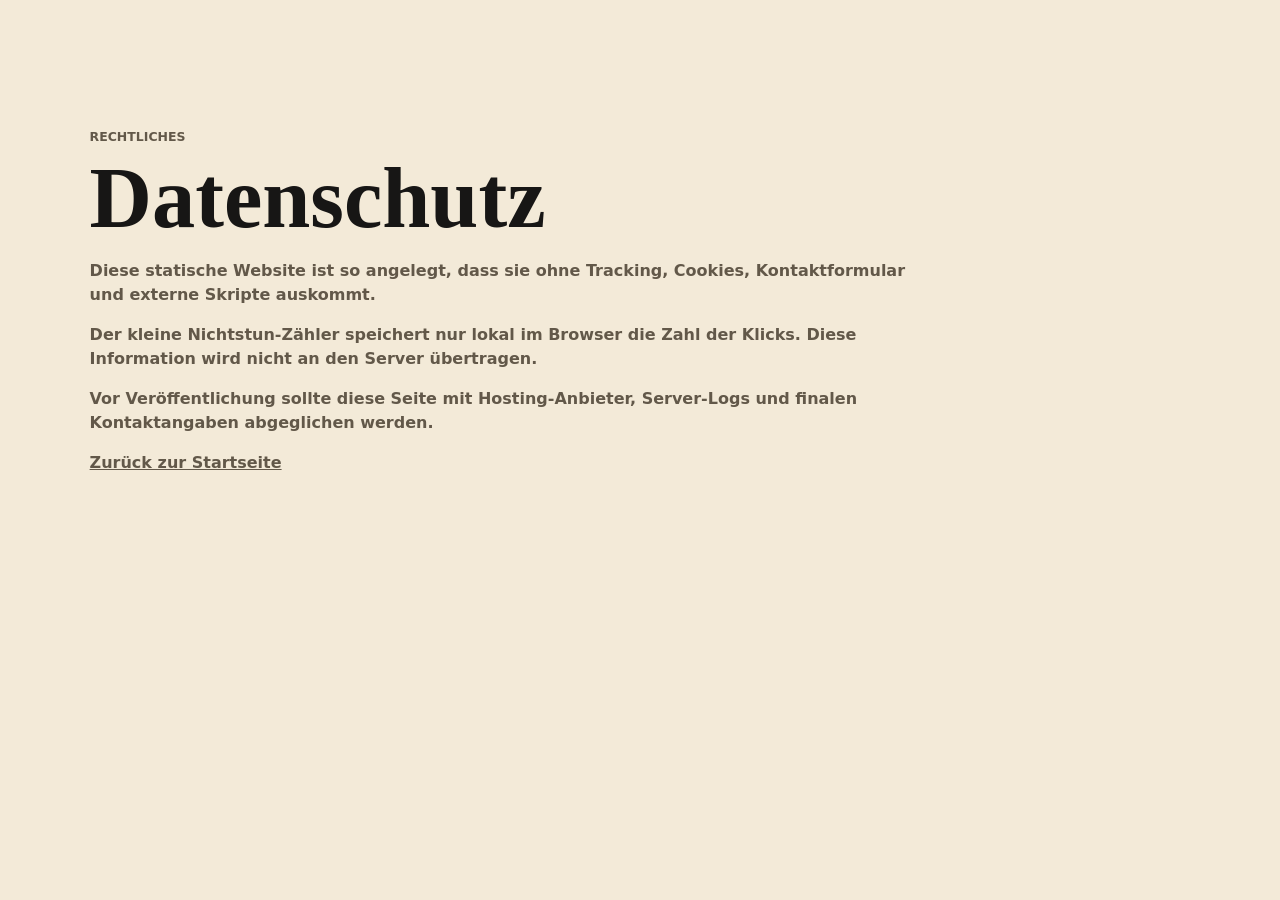
==== Website/datenschutz.html @ 22edd1e3 "Add Das Null Prinzip website" ====
<!doctype html>
<html lang="de">
<head>
  <meta charset="utf-8">
  <meta name="viewport" content="width=device-width, initial-scale=1">
  <title>Datenschutz | Das Null-Prinzip</title>
  <link rel="stylesheet" href="styles.css">
</head>
<body>
  <main class="legal-page">
    <article>
      <p class="section-kicker">Rechtliches</p>
      <h1>Datenschutz</h1>
      <p>Diese statische Website ist so angelegt, dass sie ohne Tracking, Cookies, Kontaktformular und externe Skripte auskommt.</p>
      <p>Der kleine Nichtstun-Zähler speichert nur lokal im Browser die Zahl der Klicks. Diese Information wird nicht an den Server übertragen.</p>
      <p>Vor Veröffentlichung sollte diese Seite mit Hosting-Anbieter, Server-Logs und finalen Kontaktangaben abgeglichen werden.</p>
      <p><a href="index.html">Zurück zur Startseite</a></p>
    </article>
  </main>
</body>
</html>
---- Website/styles.css ----
:root {
  --paper: #f3ead8;
  --paper-deep: #e2d1b4;
  --ink: #171615;
  --muted: #625849;
  --red: #9f2632;
  --red-dark: #681923;
  --navy: #172433;
  --gold: #caa14a;
  --green: #536f5a;
  --rule: rgba(23, 22, 21, 0.18);
  --shadow: 0 26px 70px rgba(23, 22, 21, 0.18);
}

* {
  box-sizing: border-box;
}

html {
  scroll-behavior: smooth;
}

body {
  margin: 0;
  background: var(--paper);
  color: var(--ink);
  font-family: Inter, ui-sans-serif, system-ui, -apple-system, BlinkMacSystemFont, "Segoe UI", sans-serif;
  line-height: 1.5;
}

body::selection {
  background: var(--red);
  color: #fff8ea;
}

a {
  color: inherit;
}

button,
textarea {
  font: inherit;
}

.site-header {
  position: sticky;
  top: 0;
  z-index: 20;
  display: flex;
  align-items: center;
  justify-content: space-between;
  gap: 20px;
  min-height: 68px;
  padding: 14px clamp(18px, 4vw, 48px);
  background: rgba(243, 234, 216, 0.9);
  border-bottom: 1px solid var(--rule);
  backdrop-filter: blur(18px);
}

.brand {
  display: inline-flex;
  align-items: center;
  gap: 10px;
  text-decoration: none;
  font-weight: 900;
}

.brand-mark {
  display: inline-grid;
  place-items: center;
  width: 36px;
  height: 36px;
  color: #fff8ea;
  background: var(--red);
  border-radius: 6px;
  font-family: Georgia, "Times New Roman", serif;
}

.site-header nav,
.site-footer nav {
  display: flex;
  flex-wrap: wrap;
  align-items: center;
  gap: 16px;
  font-size: 0.92rem;
  font-weight: 800;
}

.site-header nav a,
.site-footer nav a {
  color: var(--muted);
  text-decoration: none;
}

.site-header nav a:hover,
.site-footer nav a:hover {
  color: var(--red);
}

.hero {
  position: relative;
  min-height: calc(78svh - 68px);
  overflow: hidden;
  display: grid;
  align-items: end;
  padding: clamp(76px, 11vh, 128px) clamp(18px, 7vw, 92px) clamp(36px, 6vh, 68px);
  background:
    radial-gradient(circle at 15% 25%, rgba(202, 161, 74, 0.28), transparent 30%),
    linear-gradient(112deg, rgba(23, 22, 21, 0.88) 0%, rgba(23, 22, 21, 0.73) 42%, rgba(23, 22, 21, 0.25) 100%),
    var(--navy);
}

.hero-cover {
  position: absolute;
  right: clamp(16px, 4vw, 70px);
  top: clamp(32px, 8vh, 86px);
  height: min(70vh, 640px);
  width: auto;
  transform: rotate(-3deg);
  filter: drop-shadow(0 34px 56px rgba(0, 0, 0, 0.38));
}

.hero-shade {
  position: absolute;
  inset: 0;
  background: linear-gradient(0deg, rgba(23, 22, 21, 0.54), transparent 45%);
}

.hero-copy {
  position: relative;
  z-index: 2;
  max-width: 760px;
  color: #fff8ea;
}

.eyebrow,
.section-kicker,
.mini-label {
  margin: 0 0 10px;
  color: var(--gold);
  font-size: 0.78rem;
  font-weight: 950;
  letter-spacing: 0;
  text-transform: uppercase;
}

.hero h1,
.section h2 {
  margin: 0;
  font-family: Georgia, "Times New Roman", serif;
  line-height: 0.96;
}

.hero h1 {
  max-width: 710px;
  font-size: 8.7rem;
  font-weight: 900;
}

.claim {
  margin: 18px 0 0;
  color: #f6d879;
  font-size: 2rem;
  font-weight: 950;
}

.intro {
  max-width: 620px;
  margin: 16px 0 0;
  color: rgba(255, 248, 234, 0.88);
  font-size: 1.12rem;
  font-weight: 650;
}

.hero-actions {
  display: flex;
  flex-wrap: wrap;
  gap: 12px;
  margin-top: 28px;
}

.button,
.ticker button,
.mode-button {
  min-height: 44px;
  border: 1px solid transparent;
  border-radius: 7px;
  cursor: pointer;
  font-weight: 950;
  text-decoration: none;
}

.button {
  display: inline-flex;
  align-items: center;
  justify-content: center;
  padding: 12px 18px;
}

.button.primary {
  color: #fff8ea;
  background: var(--red);
  box-shadow: 0 14px 26px rgba(159, 38, 50, 0.28);
}

.button.secondary {
  color: #fff8ea;
  background: rgba(255, 248, 234, 0.12);
  border-color: rgba(255, 248, 234, 0.32);
}

.button.wide {
  width: 100%;
}

.ticker {
  display: grid;
  grid-template-columns: 1fr auto auto;
  align-items: center;
  gap: 12px;
  padding: 14px clamp(18px, 6vw, 72px);
  color: #fff8ea;
  background: var(--red-dark);
}

.ticker p {
  margin: 0;
  font-family: Georgia, "Times New Roman", serif;
  font-size: 1.55rem;
  font-weight: 900;
}

.ticker button {
  padding: 9px 14px;
  color: var(--red-dark);
  background: #fff8ea;
}

#doNothingCount {
  min-width: 92px;
  color: rgba(255, 248, 234, 0.76);
  font-weight: 900;
  text-align: right;
}

.section {
  padding: clamp(64px, 9vw, 112px) clamp(18px, 7vw, 92px);
  border-bottom: 1px solid var(--rule);
}

.section h2 {
  max-width: 890px;
  font-size: 4.8rem;
}

.section p {
  max-width: 680px;
  color: var(--muted);
  font-size: 1.08rem;
  font-weight: 620;
}

.split {
  display: grid;
  grid-template-columns: minmax(0, 1.1fr) minmax(280px, 0.75fr);
  gap: clamp(28px, 6vw, 72px);
  align-items: start;
}

.proof-list {
  display: grid;
  gap: 12px;
  margin: 0;
  padding: 0;
  list-style: none;
}

.proof-list li {
  display: grid;
  grid-template-columns: 42px 1fr;
  gap: 13px;
  align-items: start;
  padding: 16px;
  background: rgba(255, 248, 234, 0.45);
  border: 1px solid var(--rule);
  border-radius: 8px;
  box-shadow: 0 10px 28px rgba(23, 22, 21, 0.06);
  font-weight: 800;
}

.proof-list span {
  color: var(--red);
  font-family: Georgia, "Times New Roman", serif;
  font-weight: 950;
}

.app-section {
  color: #fff8ea;
  background: var(--navy);
}

.app-section .section-kicker,
.app-section .mini-label {
  color: #f2ce74;
}

.app-grid {
  display: grid;
  grid-template-columns: repeat(4, minmax(0, 1fr));
  gap: 14px;
}

.app-panel {
  min-height: 250px;
  padding: 20px;
  background: #fff8ea;
  color: var(--ink);
  border-radius: 8px;
  box-shadow: 0 16px 34px rgba(0, 0, 0, 0.18);
}

.lead-panel {
  grid-column: span 2;
  background: transparent;
  color: #fff8ea;
  border: 1px solid rgba(255, 248, 234, 0.24);
  box-shadow: none;
}

.lead-panel p {
  color: rgba(255, 248, 234, 0.78);
}

.app-panel.dark {
  background: #fff8ea;
}

.app-panel.red {
  background: var(--red);
  color: #fff8ea;
}

.app-panel.gold {
  background: var(--gold);
  color: #161310;
}

.app-panel h3 {
  margin: 20px 0 8px;
  font-family: Georgia, "Times New Roman", serif;
  font-size: 1.8rem;
  line-height: 1;
}

.app-panel p {
  color: currentColor;
  opacity: 0.78;
}

.panel-icon {
  display: inline-grid;
  place-items: center;
  min-width: 42px;
  height: 42px;
  padding: 0 8px;
  border: 1px solid currentColor;
  border-radius: 7px;
  font-family: Georgia, "Times New Roman", serif;
  font-weight: 950;
}

.lab-section {
  display: grid;
  grid-template-columns: minmax(0, 0.95fr) minmax(320px, 0.72fr);
  gap: clamp(28px, 6vw, 72px);
  align-items: start;
  background: #fbf5e8;
}

.excuse-lab {
  padding: 18px;
  background: var(--paper);
  border: 1px solid var(--rule);
  border-radius: 8px;
  box-shadow: var(--shadow);
}

.excuse-lab label {
  display: block;
  margin-bottom: 8px;
  color: var(--red);
  font-size: 0.82rem;
  font-weight: 950;
  text-transform: uppercase;
}

.excuse-lab textarea {
  width: 100%;
  resize: vertical;
  min-height: 108px;
  padding: 12px;
  color: var(--ink);
  background: rgba(255, 248, 234, 0.72);
  border: 1px solid var(--rule);
  border-radius: 8px;
  outline-color: var(--red);
}

.mode-row {
  display: grid;
  grid-template-columns: repeat(3, 1fr);
  gap: 8px;
  margin: 12px 0;
}

.mode-button {
  padding: 8px 10px;
  color: var(--muted);
  background: rgba(23, 22, 21, 0.06);
  border-color: var(--rule);
}

.mode-button.active {
  color: #fff8ea;
  background: var(--navy);
  border-color: var(--navy);
}

.excuse-output {
  display: block;
  min-height: 132px;
  margin-top: 14px;
  padding: 18px;
  color: #fff8ea;
  background: var(--ink);
  border-radius: 8px;
  font-family: Georgia, "Times New Roman", serif;
  font-size: 1.45rem;
  font-weight: 900;
  line-height: 1.18;
}

.status-section {
  display: grid;
  grid-template-columns: minmax(0, 0.95fr) minmax(280px, 0.75fr);
  gap: clamp(28px, 6vw, 72px);
  background: linear-gradient(180deg, var(--paper), var(--paper-deep));
}

.status-board {
  display: grid;
  gap: 10px;
}

.status-board div {
  padding: 16px;
  background: rgba(255, 248, 234, 0.54);
  border: 1px solid var(--rule);
  border-radius: 8px;
}

.status-board strong,
.status-board span {
  display: block;
}

.status-board strong {
  color: var(--red);
}

.status-board span {
  color: var(--muted);
  font-weight: 750;
}

.site-footer {
  display: flex;
  justify-content: space-between;
  gap: 18px;
  padding: 28px clamp(18px, 7vw, 92px);
  color: rgba(255, 248, 234, 0.82);
  background: var(--ink);
}

.site-footer p {
  margin: 0;
  font-weight: 950;
}

.site-footer nav a {
  color: rgba(255, 248, 234, 0.76);
}

.legal-page {
  min-height: 100svh;
  padding: clamp(80px, 10vw, 130px) clamp(18px, 7vw, 92px);
}

.legal-page article {
  max-width: 820px;
}

.legal-page h1 {
  margin: 0 0 20px;
  font-family: Georgia, "Times New Roman", serif;
  font-size: 5.4rem;
  line-height: 0.95;
}

.legal-page p,
.legal-page li {
  color: var(--muted);
  font-weight: 650;
}

@media (max-width: 1100px) {
  .hero h1 {
    font-size: 6.6rem;
  }

  .claim {
    font-size: 1.65rem;
  }

  .section h2,
  .legal-page h1 {
    font-size: 3.8rem;
  }
}

@media (max-width: 920px) {
  .hero {
    min-height: calc(100svh - 118px);
    padding-top: 322px;
    padding-bottom: 42px;
  }

  .hero-cover {
    right: 50%;
    top: 22px;
    height: 292px;
    transform: translateX(50%) rotate(-2deg);
  }

  .split,
  .lab-section,
  .status-section {
    grid-template-columns: 1fr;
  }

  .app-grid {
    grid-template-columns: repeat(2, minmax(0, 1fr));
  }
}

@media (max-width: 680px) {
  .site-header {
    align-items: flex-start;
    flex-direction: column;
  }

  .site-header nav {
    gap: 12px;
  }

  .hero {
    min-height: calc(100svh - 124px);
    padding-top: 286px;
    padding-bottom: 30px;
  }

  .hero-cover {
    height: 242px;
  }

  .hero h1 {
    font-size: 3.75rem;
  }

  .claim {
    font-size: 1.28rem;
  }

  .intro {
    font-size: 0.98rem;
  }

  .hero-actions {
    margin-top: 22px;
  }

  .ticker p {
    font-size: 1.2rem;
  }

  .section h2,
  .legal-page h1 {
    font-size: 2.75rem;
  }

  .ticker {
    grid-template-columns: 1fr;
  }

  #doNothingCount {
    text-align: left;
  }

  .app-grid,
  .mode-row {
    grid-template-columns: 1fr;
  }

  .lead-panel {
    grid-column: auto;
  }

  .site-footer {
    flex-direction: column;
  }
}
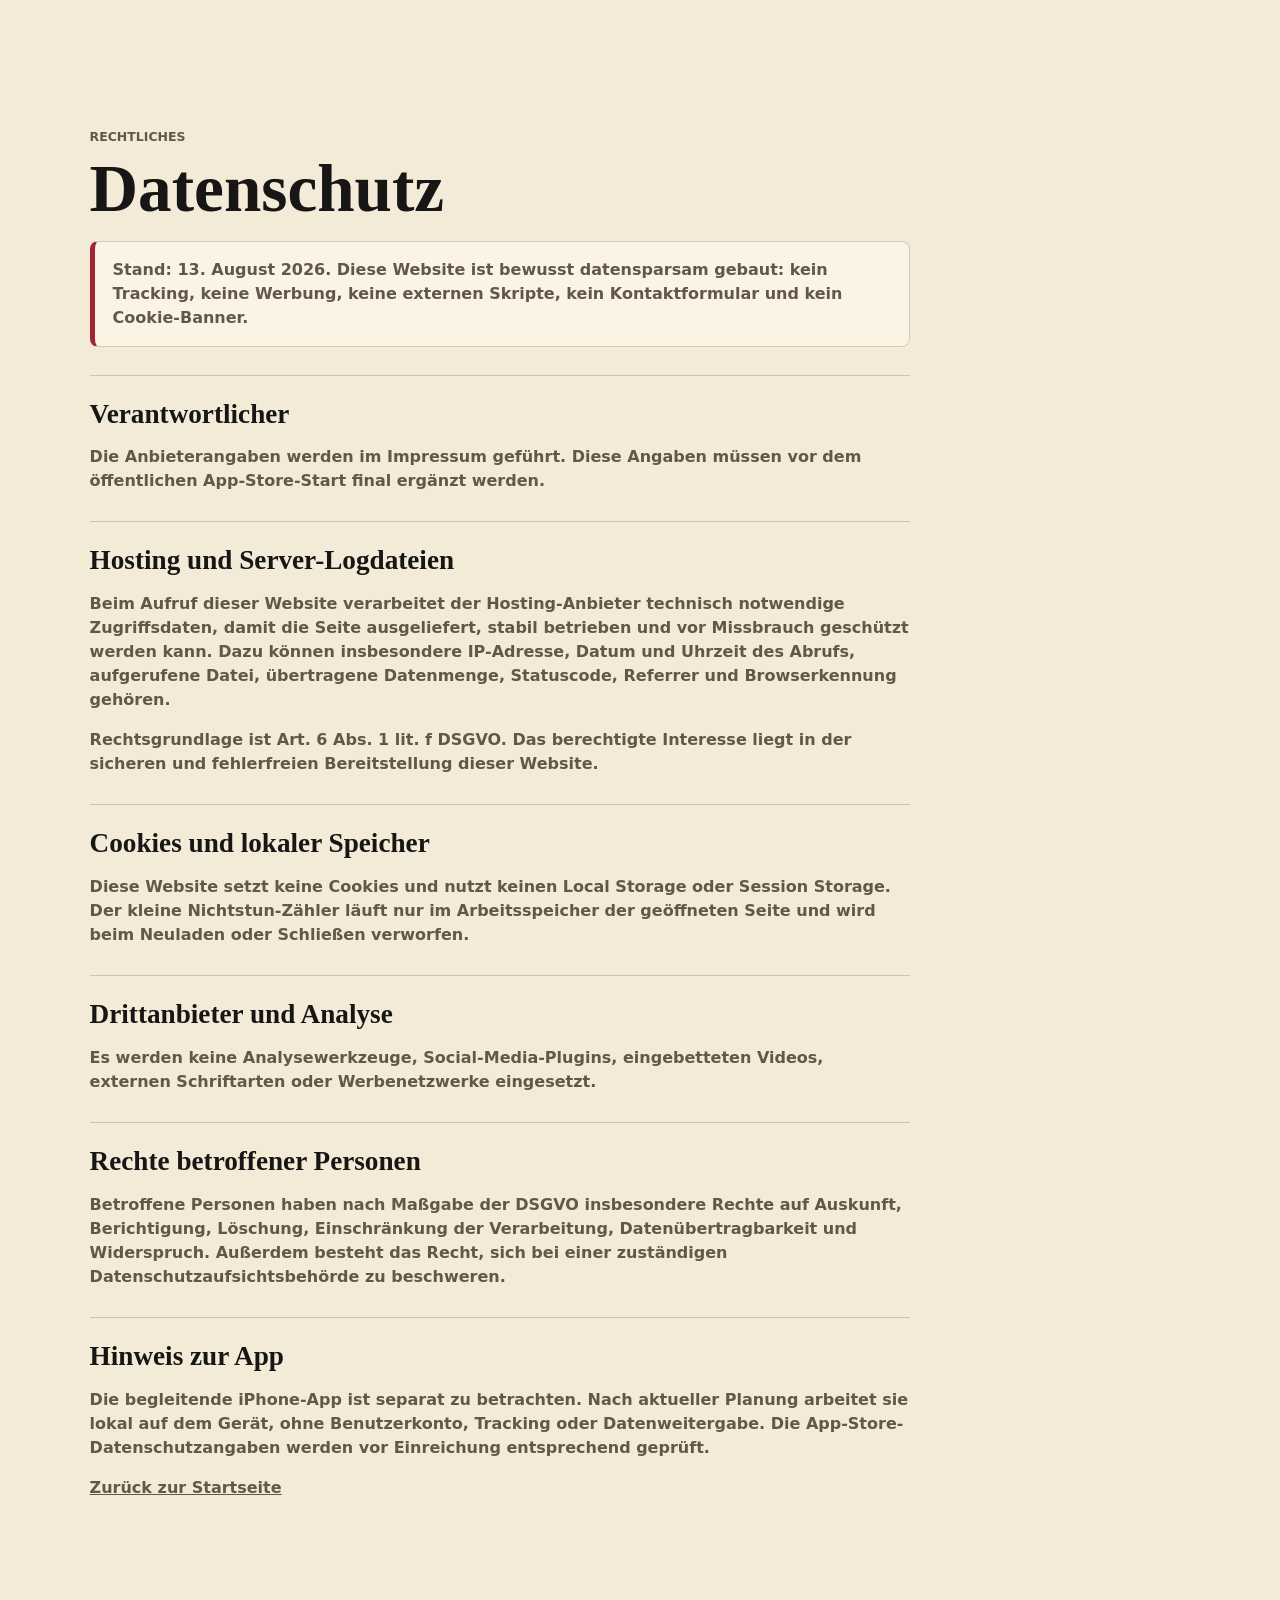
==== commit 6aa5120e: "Harden website legal and privacy pages" ====
--- a/Website/datenschutz.html
+++ b/Website/datenschutz.html
@@ -4,6 +4,12 @@
   <meta charset="utf-8">
   <meta name="viewport" content="width=device-width, initial-scale=1">
   <title>Datenschutz | Das Null-Prinzip</title>
+  <meta name="robots" content="index,follow">
+  <meta name="referrer" content="strict-origin-when-cross-origin">
+  <meta http-equiv="Content-Security-Policy" content="default-src 'self'; base-uri 'self'; object-src 'none'; form-action 'self'; img-src 'self' data:; script-src 'self'; style-src 'self'; connect-src 'self'; upgrade-insecure-requests">
+  <link rel="canonical" href="https://das-null-prinzip.de/datenschutz.html">
+  <link rel="icon" href="favicon.ico" sizes="any">
+  <link rel="apple-touch-icon" href="assets/apple-touch-icon.png">
   <link rel="stylesheet" href="styles.css">
 </head>
 <body>
@@ -11,9 +17,39 @@
     <article>
       <p class="section-kicker">Rechtliches</p>
       <h1>Datenschutz</h1>
-      <p>Diese statische Website ist so angelegt, dass sie ohne Tracking, Cookies, Kontaktformular und externe Skripte auskommt.</p>
-      <p>Der kleine Nichtstun-Zähler speichert nur lokal im Browser die Zahl der Klicks. Diese Information wird nicht an den Server übertragen.</p>
-      <p>Vor Veröffentlichung sollte diese Seite mit Hosting-Anbieter, Server-Logs und finalen Kontaktangaben abgeglichen werden.</p>
+      <p class="legal-note">Stand: 13. August 2026. Diese Website ist bewusst datensparsam gebaut: kein Tracking, keine Werbung, keine externen Skripte, kein Kontaktformular und kein Cookie-Banner.</p>
+
+      <section class="legal-section" aria-labelledby="controller-title">
+        <h2 id="controller-title">Verantwortlicher</h2>
+        <p>Die Anbieterangaben werden im Impressum geführt. Diese Angaben müssen vor dem öffentlichen App-Store-Start final ergänzt werden.</p>
+      </section>
+
+      <section class="legal-section" aria-labelledby="hosting-title">
+        <h2 id="hosting-title">Hosting und Server-Logdateien</h2>
+        <p>Beim Aufruf dieser Website verarbeitet der Hosting-Anbieter technisch notwendige Zugriffsdaten, damit die Seite ausgeliefert, stabil betrieben und vor Missbrauch geschützt werden kann. Dazu können insbesondere IP-Adresse, Datum und Uhrzeit des Abrufs, aufgerufene Datei, übertragene Datenmenge, Statuscode, Referrer und Browserkennung gehören.</p>
+        <p>Rechtsgrundlage ist Art. 6 Abs. 1 lit. f DSGVO. Das berechtigte Interesse liegt in der sicheren und fehlerfreien Bereitstellung dieser Website.</p>
+      </section>
+
+      <section class="legal-section" aria-labelledby="storage-title">
+        <h2 id="storage-title">Cookies und lokaler Speicher</h2>
+        <p>Diese Website setzt keine Cookies und nutzt keinen Local Storage oder Session Storage. Der kleine Nichtstun-Zähler läuft nur im Arbeitsspeicher der geöffneten Seite und wird beim Neuladen oder Schließen verworfen.</p>
+      </section>
+
+      <section class="legal-section" aria-labelledby="third-party-title">
+        <h2 id="third-party-title">Drittanbieter und Analyse</h2>
+        <p>Es werden keine Analysewerkzeuge, Social-Media-Plugins, eingebetteten Videos, externen Schriftarten oder Werbenetzwerke eingesetzt.</p>
+      </section>
+
+      <section class="legal-section" aria-labelledby="rights-title">
+        <h2 id="rights-title">Rechte betroffener Personen</h2>
+        <p>Betroffene Personen haben nach Maßgabe der DSGVO insbesondere Rechte auf Auskunft, Berichtigung, Löschung, Einschränkung der Verarbeitung, Datenübertragbarkeit und Widerspruch. Außerdem besteht das Recht, sich bei einer zuständigen Datenschutzaufsichtsbehörde zu beschweren.</p>
+      </section>
+
+      <section class="legal-section" aria-labelledby="app-title">
+        <h2 id="app-title">Hinweis zur App</h2>
+        <p>Die begleitende iPhone-App ist separat zu betrachten. Nach aktueller Planung arbeitet sie lokal auf dem Gerät, ohne Benutzerkonto, Tracking oder Datenweitergabe. Die App-Store-Datenschutzangaben werden vor Einreichung entsprechend geprüft.</p>
+      </section>
+
       <p><a href="index.html">Zurück zur Startseite</a></p>
     </article>
   </main>
--- a/Website/styles.css
+++ b/Website/styles.css
@@ -153,14 +153,14 @@
 
 .hero h1 {
   max-width: 710px;
-  font-size: 8.7rem;
+  font-size: 7.15rem;
   font-weight: 900;
 }
 
 .claim {
   margin: 18px 0 0;
   color: #f6d879;
-  font-size: 2rem;
+  font-size: 1.74rem;
   font-weight: 950;
 }
 
@@ -226,7 +226,7 @@
 .ticker p {
   margin: 0;
   font-family: Georgia, "Times New Roman", serif;
-  font-size: 1.55rem;
+  font-size: 1.34rem;
   font-weight: 900;
 }
 
@@ -250,13 +250,13 @@
 
 .section h2 {
   max-width: 890px;
-  font-size: 4.8rem;
+  font-size: 3.45rem;
 }
 
 .section p {
   max-width: 680px;
   color: var(--muted);
-  font-size: 1.08rem;
+  font-size: 1rem;
   font-weight: 620;
 }
 
@@ -306,13 +306,13 @@
 
 .app-grid {
   display: grid;
-  grid-template-columns: repeat(4, minmax(0, 1fr));
-  gap: 14px;
+  grid-template-columns: repeat(4, minmax(220px, 1fr));
+  gap: 16px;
 }
 
 .app-panel {
-  min-height: 250px;
-  padding: 20px;
+  min-height: 238px;
+  padding: 22px;
   background: #fff8ea;
   color: var(--ink);
   border-radius: 8px;
@@ -346,15 +346,17 @@
 }
 
 .app-panel h3 {
-  margin: 20px 0 8px;
-  font-family: Georgia, "Times New Roman", serif;
-  font-size: 1.8rem;
-  line-height: 1;
+  margin: 18px 0 10px;
+  font-family: Georgia, "Times New Roman", serif;
+  font-size: 1.45rem;
+  line-height: 1.04;
 }
 
 .app-panel p {
   color: currentColor;
   opacity: 0.78;
+  font-size: 0.98rem;
+  line-height: 1.45;
 }
 
 .panel-icon {
@@ -503,7 +505,7 @@
 .legal-page h1 {
   margin: 0 0 20px;
   font-family: Georgia, "Times New Roman", serif;
-  font-size: 5.4rem;
+  font-size: 4.2rem;
   line-height: 0.95;
 }
 
@@ -513,18 +515,75 @@
   font-weight: 650;
 }
 
+.legal-note {
+  padding: 16px 18px;
+  color: var(--ink);
+  background: rgba(255, 248, 234, 0.64);
+  border: 1px solid var(--rule);
+  border-left: 5px solid var(--red);
+  border-radius: 8px;
+}
+
+.legal-section {
+  margin-top: 28px;
+  padding-top: 24px;
+  border-top: 1px solid var(--rule);
+}
+
+.legal-section h2 {
+  margin: 0 0 10px;
+  font-family: Georgia, "Times New Roman", serif;
+  font-size: 1.7rem;
+  line-height: 1.1;
+}
+
+.legal-list {
+  display: grid;
+  gap: 12px;
+  margin: 0;
+}
+
+.legal-list div {
+  display: grid;
+  grid-template-columns: minmax(160px, 0.34fr) minmax(0, 1fr);
+  gap: 14px;
+  padding: 14px 0;
+  border-bottom: 1px solid var(--rule);
+}
+
+.legal-list dt {
+  color: var(--red);
+  font-weight: 950;
+}
+
+.legal-list dd {
+  margin: 0;
+  color: var(--muted);
+  font-weight: 750;
+}
+
+@media (max-width: 1360px) {
+  .app-grid {
+    grid-template-columns: repeat(2, minmax(0, 1fr));
+  }
+
+  .lead-panel {
+    grid-column: span 2;
+  }
+}
+
 @media (max-width: 1100px) {
   .hero h1 {
-    font-size: 6.6rem;
+    font-size: 5.25rem;
   }
 
   .claim {
-    font-size: 1.65rem;
+    font-size: 1.48rem;
   }
 
   .section h2,
   .legal-page h1 {
-    font-size: 3.8rem;
+    font-size: 2.85rem;
   }
 }
 
@@ -547,10 +606,6 @@
   .status-section {
     grid-template-columns: 1fr;
   }
-
-  .app-grid {
-    grid-template-columns: repeat(2, minmax(0, 1fr));
-  }
 }
 
 @media (max-width: 680px) {
@@ -574,11 +629,11 @@
   }
 
   .hero h1 {
-    font-size: 3.75rem;
+    font-size: 3.05rem;
   }
 
   .claim {
-    font-size: 1.28rem;
+    font-size: 1.16rem;
   }
 
   .intro {
@@ -595,7 +650,7 @@
 
   .section h2,
   .legal-page h1 {
-    font-size: 2.75rem;
+    font-size: 2.14rem;
   }
 
   .ticker {
@@ -618,4 +673,9 @@
   .site-footer {
     flex-direction: column;
   }
-}
+
+  .legal-list div {
+    grid-template-columns: 1fr;
+    gap: 4px;
+  }
+}
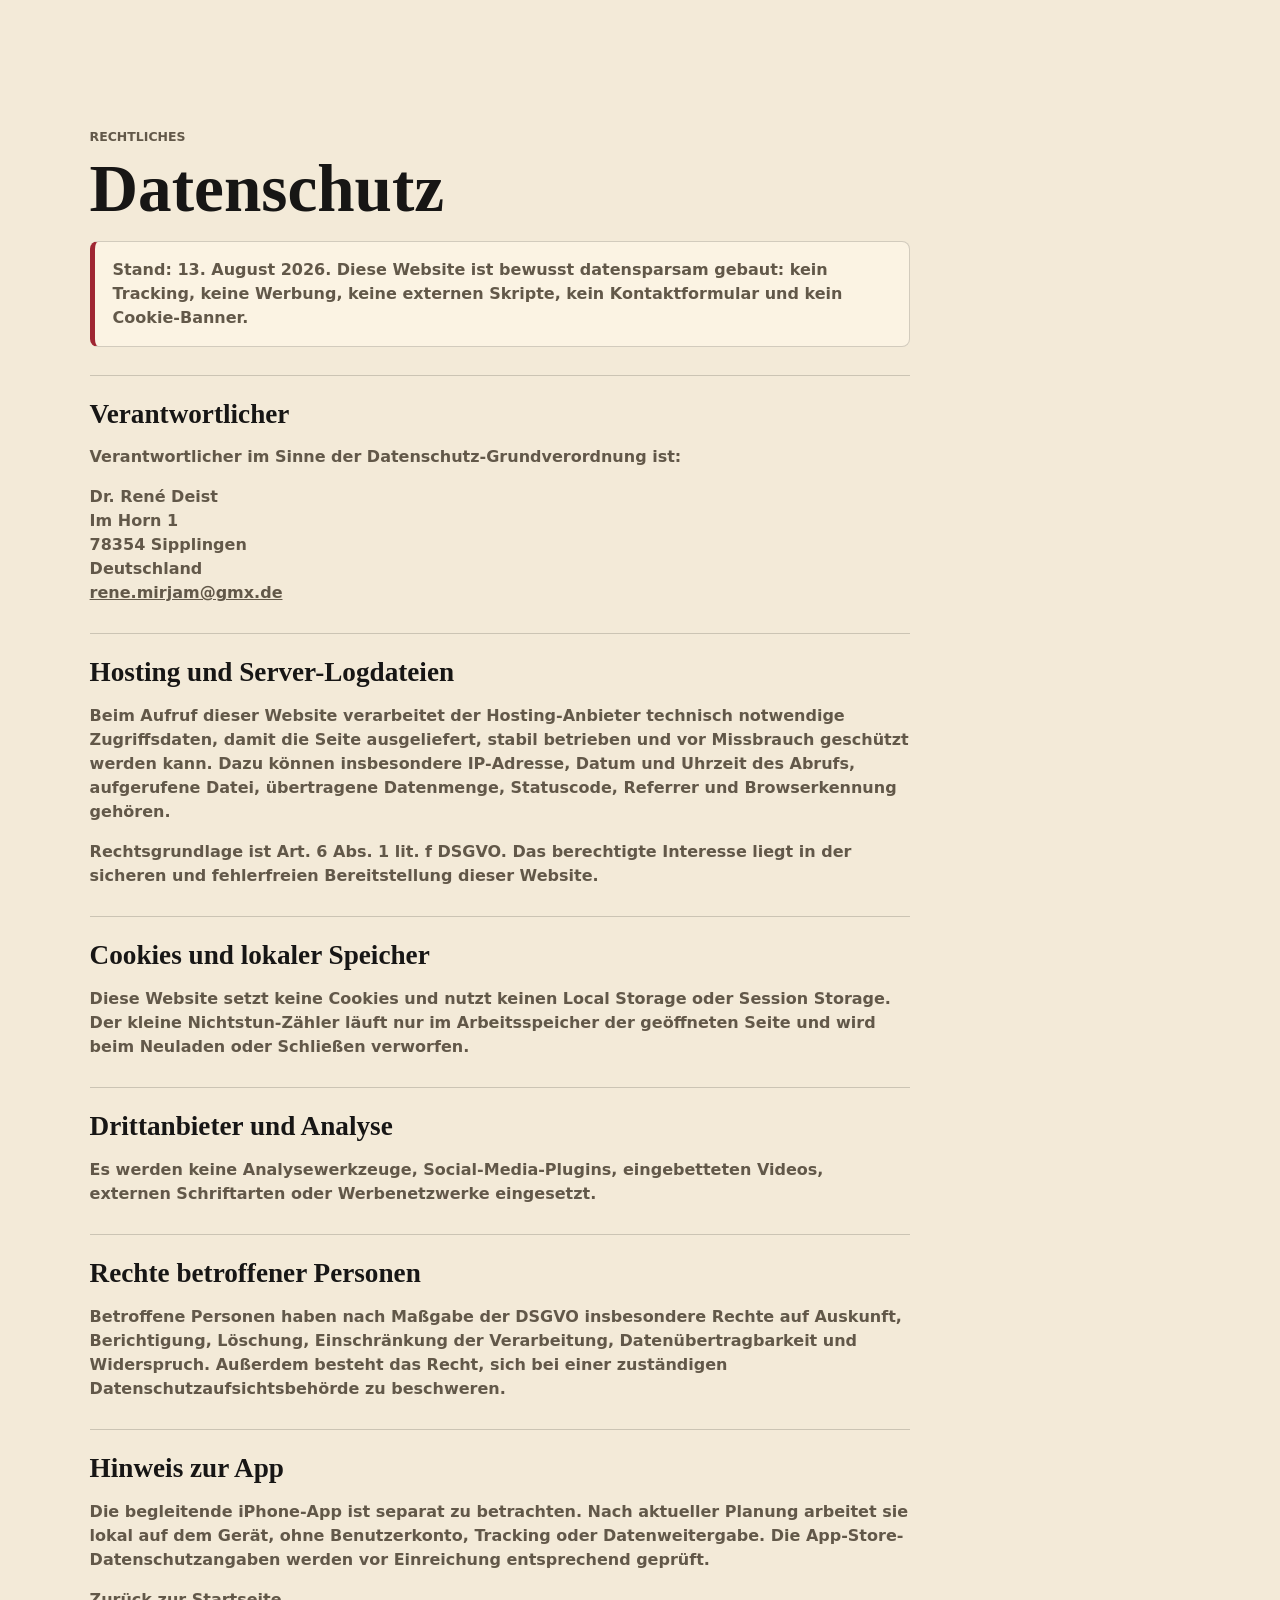
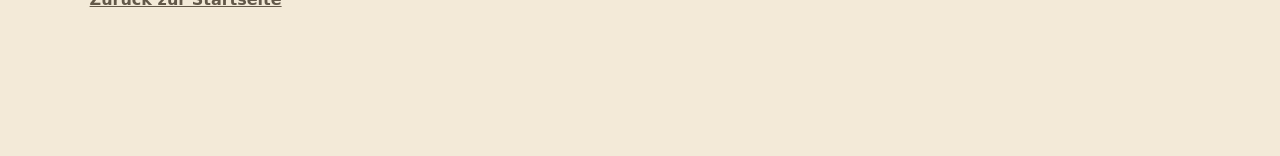
==== commit 7d2358db: "Finalize website legal contact details" ====
--- a/Website/datenschutz.html
+++ b/Website/datenschutz.html
@@ -21,7 +21,8 @@
 
       <section class="legal-section" aria-labelledby="controller-title">
         <h2 id="controller-title">Verantwortlicher</h2>
-        <p>Die Anbieterangaben werden im Impressum geführt. Diese Angaben müssen vor dem öffentlichen App-Store-Start final ergänzt werden.</p>
+        <p>Verantwortlicher im Sinne der Datenschutz-Grundverordnung ist:</p>
+        <p>Dr. René Deist<br>Im Horn 1<br>78354 Sipplingen<br>Deutschland<br><a href="mailto:rene.mirjam@gmx.de">rene.mirjam@gmx.de</a></p>
       </section>
 
       <section class="legal-section" aria-labelledby="hosting-title">
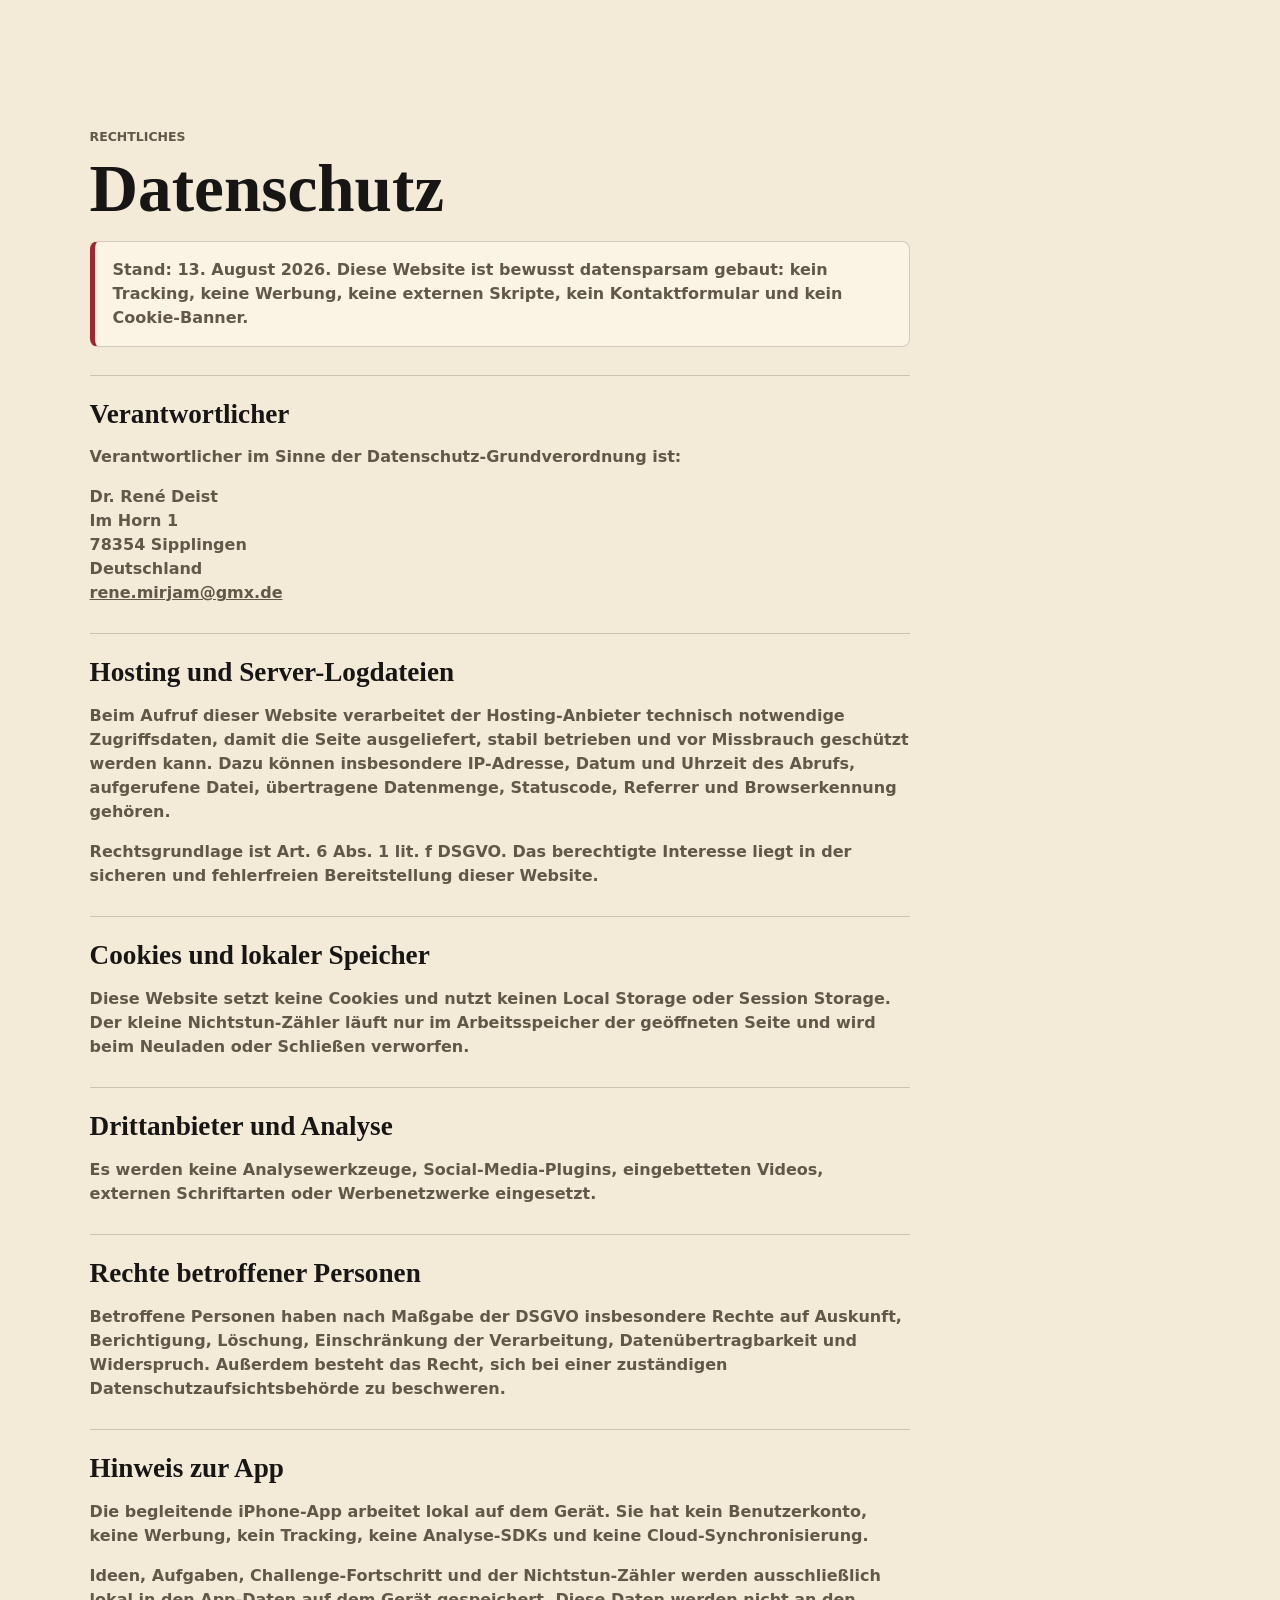
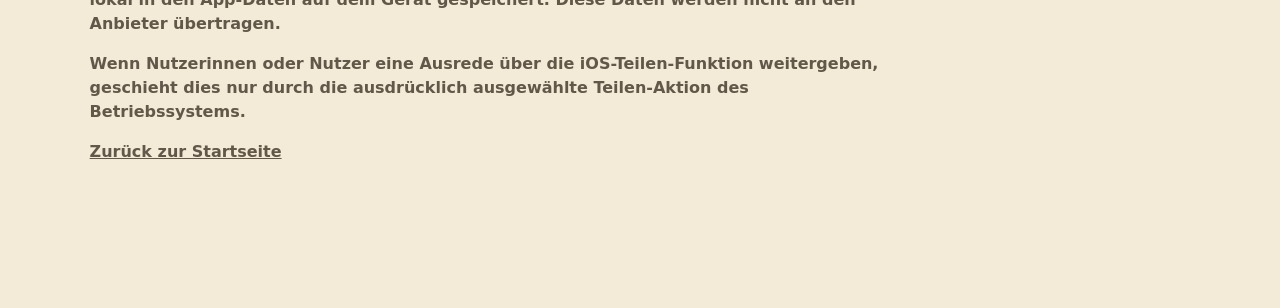
==== commit 27f2ef4f: "Prepare app store submission" ====
--- a/Website/datenschutz.html
+++ b/Website/datenschutz.html
@@ -48,7 +48,9 @@
 
       <section class="legal-section" aria-labelledby="app-title">
         <h2 id="app-title">Hinweis zur App</h2>
-        <p>Die begleitende iPhone-App ist separat zu betrachten. Nach aktueller Planung arbeitet sie lokal auf dem Gerät, ohne Benutzerkonto, Tracking oder Datenweitergabe. Die App-Store-Datenschutzangaben werden vor Einreichung entsprechend geprüft.</p>
+        <p>Die begleitende iPhone-App arbeitet lokal auf dem Gerät. Sie hat kein Benutzerkonto, keine Werbung, kein Tracking, keine Analyse-SDKs und keine Cloud-Synchronisierung.</p>
+        <p>Ideen, Aufgaben, Challenge-Fortschritt und der Nichtstun-Zähler werden ausschließlich lokal in den App-Daten auf dem Gerät gespeichert. Diese Daten werden nicht an den Anbieter übertragen.</p>
+        <p>Wenn Nutzerinnen oder Nutzer eine Ausrede über die iOS-Teilen-Funktion weitergeben, geschieht dies nur durch die ausdrücklich ausgewählte Teilen-Aktion des Betriebssystems.</p>
       </section>
 
       <p><a href="index.html">Zurück zur Startseite</a></p>
